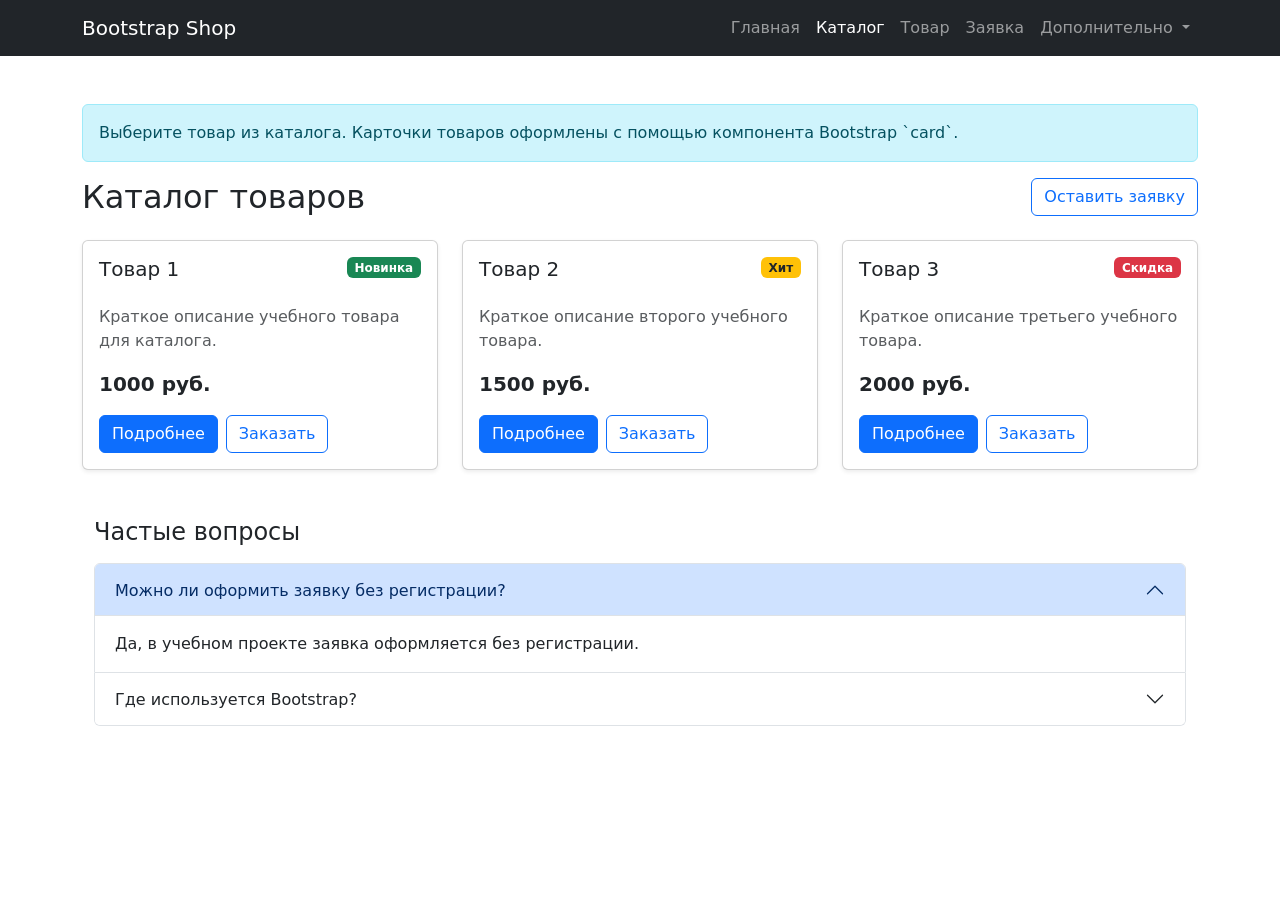
==== catalog.html @ 310976c8 "feat: add Bootstrap components pages" ====
<!DOCTYPE html>
<html lang="ru">

<head>
    <meta charset="UTF-8">
    <meta name="viewport" content="width=device-width, initial-scale=1.0">
    <title>Каталог — Bootstrap Shop</title>

    <link href="https://cdn.jsdelivr.net/npm/bootstrap@5.3.8/dist/css/bootstrap.min.css" rel="stylesheet">
    <link rel="stylesheet" href="css/custom.css">

</head>

<body>
    <nav class="navbar navbar-expand-lg navbar-dark bg-dark">
        <div class="container">
            <a class="navbar-brand" href="index.html">Bootstrap Shop</a>

            <button class="navbar-toggler" type="button" data-bs-toggle="collapse" data-bs-target="#mainNavbar"
                aria-controls="mainNavbar" aria-expanded="false" aria-label="Переключить навигацию">
                <span class="navbar-toggler-icon"></span>
            </button>

            <div class="collapse navbar-collapse" id="mainNavbar">
                <ul class="navbar-nav ms-auto">
                    <li class="nav-item">
                        <a class="nav-link" href="index.html">Главная</a>
                    </li>

                    <li class="nav-item">
                        <a class="nav-link active" aria-current="page" href="catalog.html">Каталог</a>
                    </li>

                    <li class="nav-item">
                        <a class="nav-link" href="product.html">Товар</a>
                    </li>

                    <li class="nav-item">
                        <a class="nav-link" href="order.html">Заявка</a>
                    </li>

                    <li class="nav-item dropdown">
                        <a class="nav-link dropdown-toggle" href="#" role="button" data-bs-toggle="dropdown"
                            aria-expanded="false">
                            Дополнительно
                        </a>
                        <ul class="dropdown-menu">
                            <li><a class="dropdown-item" href="catalog.html">Все товары</a></li>
                            <li><a class="dropdown-item" href="order.html">Оформить заявку</a></li>
                            <li><a class="dropdown-item" href="index.html#popular">Популярное</a></li>
                        </ul>
                    </li>
                </ul>
            </div>
        </div>
    </nav>
    <main class="container my-5">
        <div class="alert alert-info" role="alert">
            Выберите товар из каталога. Карточки товаров оформлены с помощью компонента Bootstrap `card`.
        </div>

        <div class="d-flex justify-content-between align-items-center mb-4">
            <h1 class="h2 mb-0">Каталог товаров</h1>
            <a class="btn btn-outline-primary" href="order.html">
                Оставить заявку
            </a>
        </div>

        <div class="row g-4">
            <div class="col-12 col-md-6 col-lg-4">
                <div class="card h-100 shadow-sm">
                    <div class="card-body d-flex flex-column">
                        <div class="d-flex justify-content-between align-items-start mb-3">
                            <h2 class="card-title h5">Товар 1</h2>
                            <span class="badge bg-success">Новинка</span>
                        </div>

                        <p class="card-text text-muted">
                            Краткое описание учебного товара для каталога.
                        </p>

                        <p class="fw-bold fs-5 mt-auto">1000 руб.</p>

                        <div class="d-flex gap-2">
                            <a class="btn btn-primary" href="product.html">Подробнее</a>
                            <button class="btn btn-outline-primary" type="button" data-bs-toggle="modal"
                                data-bs-target="#orderModal">
                                Заказать
                            </button>
                        </div>
                    </div>
                </div>
            </div>

            <div class="col-12 col-md-6 col-lg-4">
                <div class="card h-100 shadow-sm">
                    <div class="card-body d-flex flex-column">
                        <div class="d-flex justify-content-between align-items-start mb-3">
                            <h2 class="card-title h5">Товар 2</h2>
                            <span class="badge bg-warning text-dark">Хит</span>
                        </div>

                        <p class="card-text text-muted">
                            Краткое описание второго учебного товара.
                        </p>

                        <p class="fw-bold fs-5 mt-auto">1500 руб.</p>

                        <div class="d-flex gap-2">
                            <a class="btn btn-primary" href="product.html">Подробнее</a>
                            <button class="btn btn-outline-primary" type="button" data-bs-toggle="modal"
                                data-bs-target="#orderModal">
                                Заказать
                            </button>
                        </div>
                    </div>
                </div>
            </div>

            <div class="col-12 col-md-6 col-lg-4">
                <div class="card h-100 shadow-sm">
                    <div class="card-body d-flex flex-column">
                        <div class="d-flex justify-content-between align-items-start mb-3">
                            <h2 class="card-title h5">Товар 3</h2>
                            <span class="badge bg-danger">Скидка</span>
                        </div>

                        <p class="card-text text-muted">
                            Краткое описание третьего учебного товара.
                        </p>

                        <p class="fw-bold fs-5 mt-auto">2000 руб.</p>

                        <div class="d-flex gap-2">
                            <a class="btn btn-primary" href="product.html">Подробнее</a>
                            <button class="btn btn-outline-primary" type="button" data-bs-toggle="modal"
                                data-bs-target="#orderModal">
                                Заказать
                            </button>
                        </div>
                    </div>
                </div>
            </div>

        </div>
        <section class="container my-5">
            <h2 class="h4 mb-3">Частые вопросы</h2>

            <div class="accordion" id="faqAccordion">
                <div class="accordion-item">
                    <h3 class="accordion-header">
                        <button class="accordion-button" type="button" data-bs-toggle="collapse"
                            data-bs-target="#faqOne" aria-expanded="true" aria-controls="faqOne">
                            Можно ли оформить заявку без регистрации?
                        </button>
                    </h3>
                    <div id="faqOne" class="accordion-collapse collapse show" data-bs-parent="#faqAccordion">
                        <div class="accordion-body">
                            Да, в учебном проекте заявка оформляется без регистрации.
                        </div>
                    </div>
                </div>

                <div class="accordion-item">
                    <h3 class="accordion-header">
                        <button class="accordion-button collapsed" type="button" data-bs-toggle="collapse"
                            data-bs-target="#faqTwo" aria-expanded="false" aria-controls="faqTwo">
                            Где используется Bootstrap?
                        </button>
                    </h3>
                    <div id="faqTwo" class="accordion-collapse collapse" data-bs-parent="#faqAccordion">
                        <div class="accordion-body">
                            Bootstrap используется для сетки, карточек, форм, навигации, сообщений и модальных окон.
                        </div>
                    </div>
                </div>
            </div>
        </section>

    </main>

    <div class="modal fade" id="orderModal" tabindex="-1" aria-labelledby="orderModalLabel" aria-hidden="true">
        <div class="modal-dialog">
            <div class="modal-content">
                <div class="modal-header">
                    <h2 class="modal-title h5" id="orderModalLabel">
                        Быстрая заявка
                    </h2>
                    <button type="button" class="btn-close" data-bs-dismiss="modal" aria-label="Закрыть"></button>
                </div>

                <div class="modal-body">
                    <p class="text-muted">
                        Оставьте контактные данные, и менеджер свяжется с вами.
                    </p>

                    <form>
                        <div class="mb-3">
                            <label for="modal-name" class="form-label">Имя</label>
                            <input id="modal-name" type="text" class="form-control" required>
                        </div>

                        <div class="mb-3">
                            <label for="modal-phone" class="form-label">Телефон</label>
                            <input id="modal-phone" type="tel" class="form-control" required>
                        </div>

                        <div class="form-check mb-3">
                            <input id="modal-agree" class="form-check-input" type="checkbox" required>
                            <label class="form-check-label" for="modal-agree">
                                Согласен на обработку данных
                            </label>
                        </div>
                    </form>
                </div>

                <div class="modal-footer">
                    <button type="button" class="btn btn-secondary" data-bs-dismiss="modal">
                        Закрыть
                    </button>
                    <button type="button" class="btn btn-primary">
                        Отправить
                    </button>
                </div>
            </div>
        </div>
    </div>


    <script src="https://cdn.jsdelivr.net/npm/bootstrap@5.3.8/dist/js/bootstrap.bundle.min.js">
    </script>

</body>

</html>
---- css/custom.css ----
body {
  min-height: 100vh;
}

.placeholder-box {
  min-height: 240px;
}

.placeholder-image {
  min-height: 320px;
}

.card-img-top {
  height: 180px;
  object-fit: cover;
}
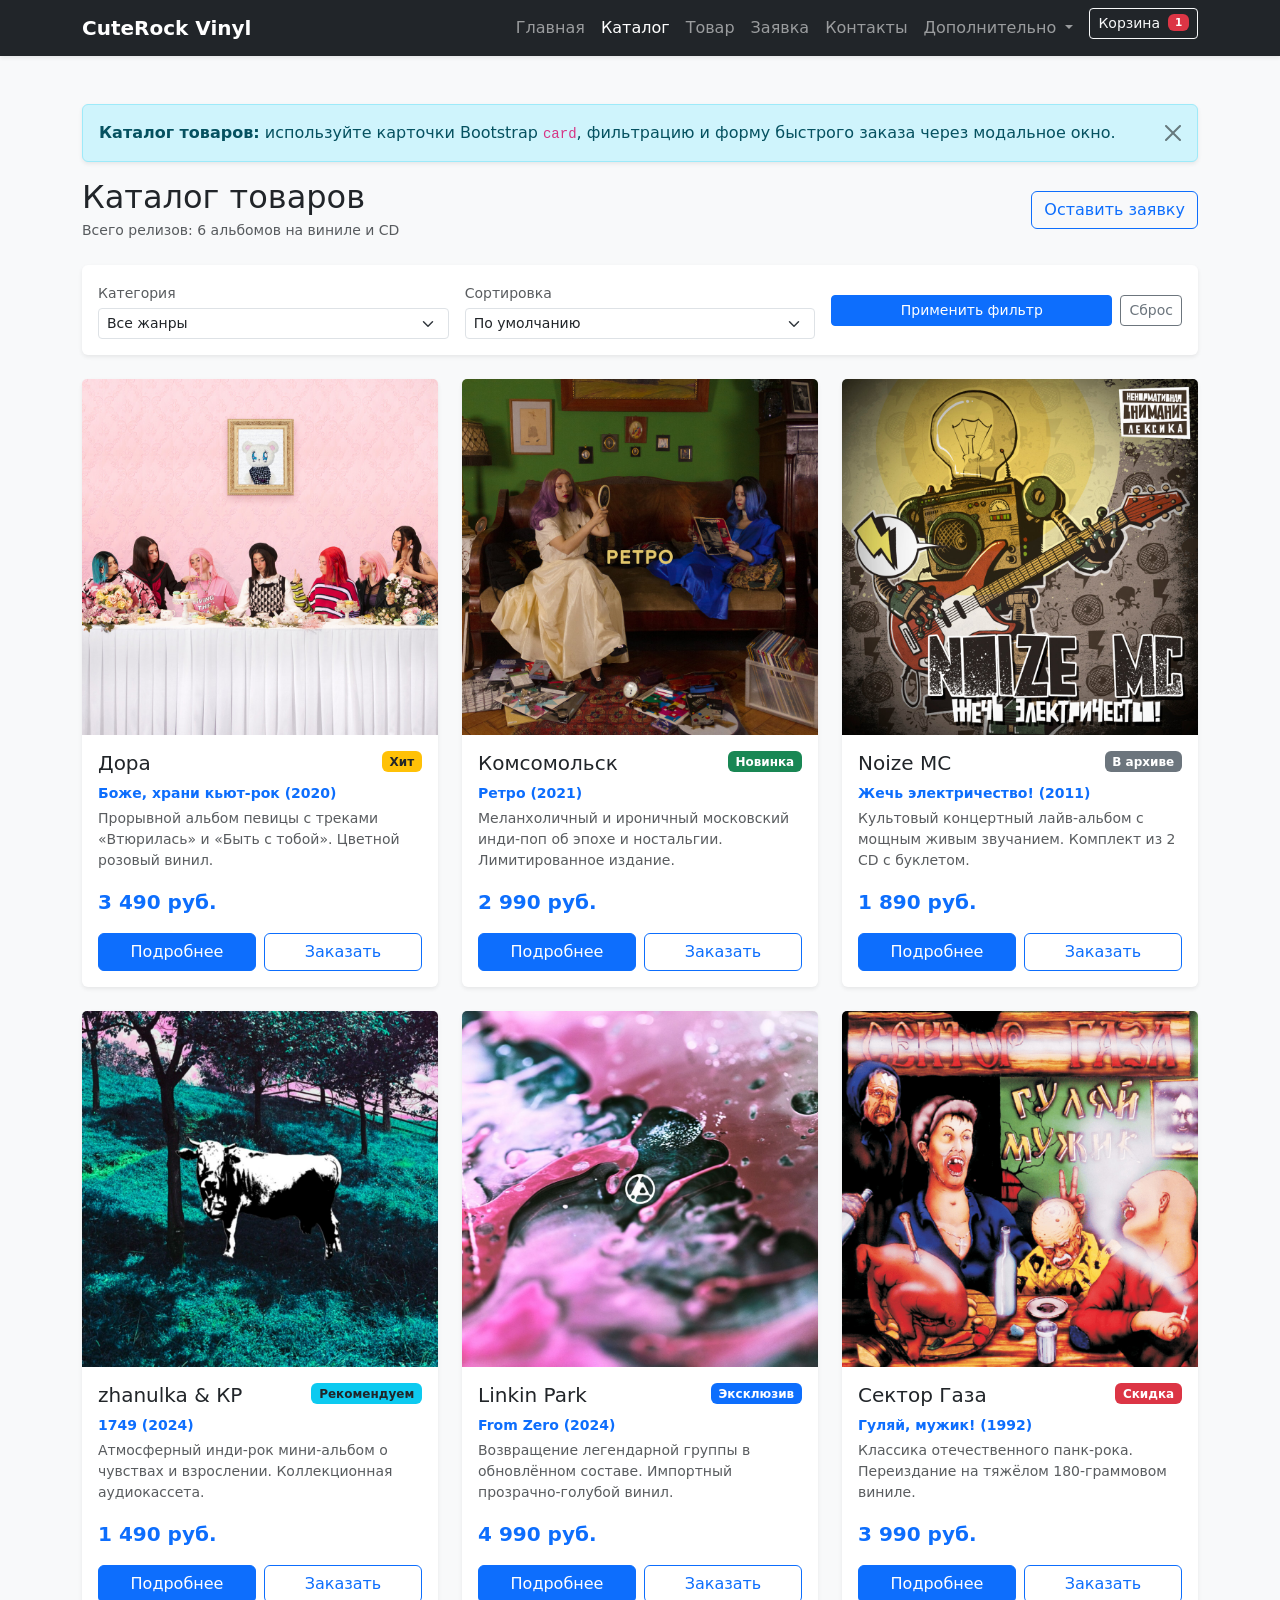
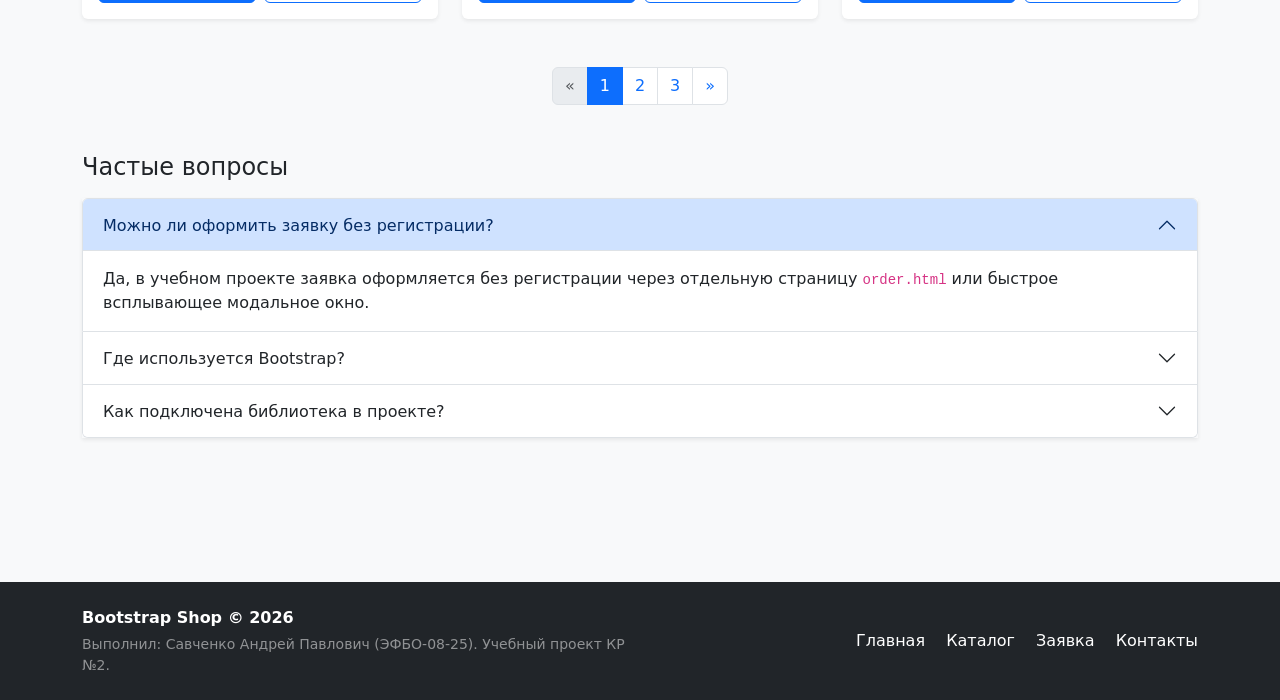
==== commit f4da2295: "feat: complete KR2 with CuteRock Vinyl theme and full bonus requirements" ====
--- a/catalog.html
+++ b/catalog.html
@@ -6,15 +6,15 @@
     <meta name="viewport" content="width=device-width, initial-scale=1.0">
     <title>Каталог — Bootstrap Shop</title>
 
-    <link href="https://cdn.jsdelivr.net/npm/bootstrap@5.3.8/dist/css/bootstrap.min.css" rel="stylesheet">
+    <link rel="stylesheet" href="vendor/bootstrap/css/bootstrap.min.css">
     <link rel="stylesheet" href="css/custom.css">
-
 </head>
 
-<body>
-    <nav class="navbar navbar-expand-lg navbar-dark bg-dark">
+<body class="bg-light">
+    <!-- Навигационная панель -->
+    <nav class="navbar navbar-expand-lg navbar-dark bg-dark sticky-top shadow-sm">
         <div class="container">
-            <a class="navbar-brand" href="index.html">Bootstrap Shop</a>
+            <a class="navbar-brand fw-bold" href="index.html">CuteRock Vinyl</a>
 
             <button class="navbar-toggler" type="button" data-bs-toggle="collapse" data-bs-target="#mainNavbar"
                 aria-controls="mainNavbar" aria-expanded="false" aria-label="Переключить навигацию">
@@ -26,127 +26,261 @@
                     <li class="nav-item">
                         <a class="nav-link" href="index.html">Главная</a>
                     </li>
-
                     <li class="nav-item">
                         <a class="nav-link active" aria-current="page" href="catalog.html">Каталог</a>
                     </li>
-
                     <li class="nav-item">
                         <a class="nav-link" href="product.html">Товар</a>
                     </li>
-
                     <li class="nav-item">
                         <a class="nav-link" href="order.html">Заявка</a>
                     </li>
-
+                    <li class="nav-item">
+                        <a class="nav-link" href="contacts.html">Контакты</a>
+                    </li>
                     <li class="nav-item dropdown">
                         <a class="nav-link dropdown-toggle" href="#" role="button" data-bs-toggle="dropdown"
                             aria-expanded="false">
                             Дополнительно
                         </a>
-                        <ul class="dropdown-menu">
+                        <ul class="dropdown-menu dropdown-menu-end">
                             <li><a class="dropdown-item" href="catalog.html">Все товары</a></li>
                             <li><a class="dropdown-item" href="order.html">Оформить заявку</a></li>
                             <li><a class="dropdown-item" href="index.html#popular">Популярное</a></li>
+                            <li>
+                                <hr class="dropdown-divider">
+                            </li>
+                            <li><a class="dropdown-item" href="contacts.html">Контакты и поддержка</a></li>
                         </ul>
                     </li>
+                    <li class="nav-item ms-lg-2 mt-2 mt-lg-0">
+                        <a class="btn btn-outline-light btn-sm d-flex align-items-center gap-2" href="order.html">
+                            <span>Корзина</span>
+                            <span class="badge bg-danger">1</span>
+                        </a>
+                    </li>
                 </ul>
             </div>
         </div>
     </nav>
+
     <main class="container my-5">
-        <div class="alert alert-info" role="alert">
-            Выберите товар из каталога. Карточки товаров оформлены с помощью компонента Bootstrap `card`.
-        </div>
-
-        <div class="d-flex justify-content-between align-items-center mb-4">
-            <h1 class="h2 mb-0">Каталог товаров</h1>
+        <!-- Информационный алерт -->
+        <div class="alert alert-info alert-dismissible fade show shadow-sm" role="alert">
+            <strong>Каталог товаров:</strong> используйте карточки Bootstrap <code>card</code>, фильтрацию и форму
+            быстрого заказа через модальное окно.
+            <button type="button" class="btn-close" data-bs-dismiss="alert" aria-label="Закрыть"></button>
+        </div>
+
+        <!-- Заголовок и кнопка заявки -->
+        <div class="d-flex justify-content-between align-items-center mb-4 flex-wrap gap-2">
+            <div>
+                <h1 class="h2 mb-1">Каталог товаров</h1>
+                <p class="text-muted small mb-0">Всего релизов: 6 альбомов на виниле и CD</p>
+            </div>
             <a class="btn btn-outline-primary" href="order.html">
                 Оставить заявку
             </a>
         </div>
 
+        <!-- Самостоятельная доработка: Панель фильтров и сортировки -->
+        <div class="card shadow-sm border-0 mb-4">
+            <div class="card-body">
+                <form class="row g-3 align-items-center">
+                    <div class="col-12 col-md-4">
+                        <label class="form-label small text-muted mb-1" for="filter-category">Категория</label>
+                        <select class="form-select form-select-sm" id="filter-category">
+                            <option selected>Все жанры</option>
+                            <option value="1">Рок и метал</option>
+                            <option value="2">Инди и поп</option>
+                            <option value="3">Панк и альтернатива</option>
+                        </select>
+                    </div>
+                    <div class="col-12 col-md-4">
+                        <label class="form-label small text-muted mb-1" for="sort-price">Сортировка</label>
+                        <select class="form-select form-select-sm" id="sort-price">
+                            <option selected>По умолчанию</option>
+                            <option value="asc">Сначала недорогие</option>
+                            <option value="desc">Сначала премиум</option>
+                        </select>
+                    </div>
+                    <div class="col-12 col-md-4 d-flex align-items-end gap-2 pt-2 pt-md-0">
+                        <button type="button" class="btn btn-sm btn-primary flex-grow-1">Применить фильтр</button>
+                        <button type="reset" class="btn btn-sm btn-outline-secondary">Сброс</button>
+                    </div>
+                </form>
+            </div>
+        </div>
+
+        <!-- Сетка товаров (6 альбомов) -->
         <div class="row g-4">
-            <div class="col-12 col-md-6 col-lg-4">
-                <div class="card h-100 shadow-sm">
-                    <div class="card-body d-flex flex-column">
-                        <div class="d-flex justify-content-between align-items-start mb-3">
-                            <h2 class="card-title h5">Товар 1</h2>
+            <!-- Альбом 1 -->
+            <div class="col-12 col-md-6 col-lg-4">
+                <div class="card h-100 shadow-sm border-0">
+                    <img src="images/album-1.jpg" class="card-img-top" alt="Дора — Боже, храни кьют-рок">
+                    <div class="card-body d-flex flex-column">
+                        <div class="d-flex justify-content-between align-items-start mb-2">
+                            <h2 class="card-title h5 mb-0">Дора</h2>
+                            <span class="badge bg-warning text-dark">Хит</span>
+                        </div>
+                        <p class="text-primary fw-semibold small mb-1">Боже, храни кьют-рок (2020)</p>
+                        <p class="card-text text-muted small">
+                            Прорывной альбом певицы с треками «Втюрилась» и «Быть с тобой». Цветной розовый винил.
+                        </p>
+                        <p class="fw-bold fs-5 mt-auto text-primary">3 490 руб.</p>
+                        <div class="d-flex gap-2">
+                            <a class="btn btn-primary w-50" href="product.html">Подробнее</a>
+                            <button class="btn btn-outline-primary w-50" type="button" data-bs-toggle="modal" data-bs-target="#orderModal">
+                                Заказать
+                            </button>
+                        </div>
+                    </div>
+                </div>
+            </div>
+
+            <!-- Альбом 2 -->
+            <div class="col-12 col-md-6 col-lg-4">
+                <div class="card h-100 shadow-sm border-0">
+                    <img src="images/album-2.jpg" class="card-img-top" alt="Комсомольск — Ретро">
+                    <div class="card-body d-flex flex-column">
+                        <div class="d-flex justify-content-between align-items-start mb-2">
+                            <h2 class="card-title h5 mb-0">Комсомольск</h2>
                             <span class="badge bg-success">Новинка</span>
                         </div>
-
-                        <p class="card-text text-muted">
-                            Краткое описание учебного товара для каталога.
-                        </p>
-
-                        <p class="fw-bold fs-5 mt-auto">1000 руб.</p>
-
-                        <div class="d-flex gap-2">
-                            <a class="btn btn-primary" href="product.html">Подробнее</a>
-                            <button class="btn btn-outline-primary" type="button" data-bs-toggle="modal"
-                                data-bs-target="#orderModal">
-                                Заказать
-                            </button>
-                        </div>
-                    </div>
-                </div>
-            </div>
-
-            <div class="col-12 col-md-6 col-lg-4">
-                <div class="card h-100 shadow-sm">
-                    <div class="card-body d-flex flex-column">
-                        <div class="d-flex justify-content-between align-items-start mb-3">
-                            <h2 class="card-title h5">Товар 2</h2>
-                            <span class="badge bg-warning text-dark">Хит</span>
-                        </div>
-
-                        <p class="card-text text-muted">
-                            Краткое описание второго учебного товара.
-                        </p>
-
-                        <p class="fw-bold fs-5 mt-auto">1500 руб.</p>
-
-                        <div class="d-flex gap-2">
-                            <a class="btn btn-primary" href="product.html">Подробнее</a>
-                            <button class="btn btn-outline-primary" type="button" data-bs-toggle="modal"
-                                data-bs-target="#orderModal">
-                                Заказать
-                            </button>
-                        </div>
-                    </div>
-                </div>
-            </div>
-
-            <div class="col-12 col-md-6 col-lg-4">
-                <div class="card h-100 shadow-sm">
-                    <div class="card-body d-flex flex-column">
-                        <div class="d-flex justify-content-between align-items-start mb-3">
-                            <h2 class="card-title h5">Товар 3</h2>
+                        <p class="text-primary fw-semibold small mb-1">Ретро (2021)</p>
+                        <p class="card-text text-muted small">
+                            Меланхоличный и ироничный московский инди-поп об эпохе и ностальгии. Лимитированное издание.
+                        </p>
+                        <p class="fw-bold fs-5 mt-auto text-primary">2 990 руб.</p>
+                        <div class="d-flex gap-2">
+                            <a class="btn btn-primary w-50" href="product.html">Подробнее</a>
+                            <button class="btn btn-outline-primary w-50" type="button" data-bs-toggle="modal" data-bs-target="#orderModal">
+                                Заказать
+                            </button>
+                        </div>
+                    </div>
+                </div>
+            </div>
+
+            <!-- Альбом 3 -->
+            <div class="col-12 col-md-6 col-lg-4">
+                <div class="card h-100 shadow-sm border-0">
+                    <img src="images/album-3.jpg" class="card-img-top" alt="Noize MC — Жечь электричество!">
+                    <div class="card-body d-flex flex-column">
+                        <div class="d-flex justify-content-between align-items-start mb-2">
+                            <h2 class="card-title h5 mb-0">Noize MC</h2>
+                            <span class="badge bg-secondary">В архиве</span>
+                        </div>
+                        <p class="text-primary fw-semibold small mb-1">Жечь электричество! (2011)</p>
+                        <p class="card-text text-muted small">
+                            Культовый концертный лайв-альбом с мощным живым звучанием. Комплект из 2 CD с буклетом.
+                        </p>
+                        <p class="fw-bold fs-5 mt-auto text-primary">1 890 руб.</p>
+                        <div class="d-flex gap-2">
+                            <a class="btn btn-primary w-50" href="product.html">Подробнее</a>
+                            <button class="btn btn-outline-primary w-50" type="button" data-bs-toggle="modal" data-bs-target="#orderModal">
+                                Заказать
+                            </button>
+                        </div>
+                    </div>
+                </div>
+            </div>
+
+            <!-- Альбом 4 -->
+            <div class="col-12 col-md-6 col-lg-4">
+                <div class="card h-100 shadow-sm border-0">
+                    <img src="images/album-4.jpg" class="card-img-top" alt="zhanulka & КАКАЯ РАЗНИЦА — 1749">
+                    <div class="card-body d-flex flex-column">
+                        <div class="d-flex justify-content-between align-items-start mb-2">
+                            <h2 class="card-title h5 mb-0">zhanulka &amp; КР</h2>
+                            <span class="badge bg-info text-dark">Рекомендуем</span>
+                        </div>
+                        <p class="text-primary fw-semibold small mb-1">1749 (2024)</p>
+                        <p class="card-text text-muted small">
+                            Атмосферный инди-рок мини-альбом о чувствах и взрослении. Коллекционная аудиокассета.
+                        </p>
+                        <p class="fw-bold fs-5 mt-auto text-primary">1 490 руб.</p>
+                        <div class="d-flex gap-2">
+                            <a class="btn btn-primary w-50" href="product.html">Подробнее</a>
+                            <button class="btn btn-outline-primary w-50" type="button" data-bs-toggle="modal" data-bs-target="#orderModal">
+                                Заказать
+                            </button>
+                        </div>
+                    </div>
+                </div>
+            </div>
+
+            <!-- Альбом 5 -->
+            <div class="col-12 col-md-6 col-lg-4">
+                <div class="card h-100 shadow-sm border-0">
+                    <img src="images/album-5.jpg" class="card-img-top" alt="Linkin Park — From Zero">
+                    <div class="card-body d-flex flex-column">
+                        <div class="d-flex justify-content-between align-items-start mb-2">
+                            <h2 class="card-title h5 mb-0">Linkin Park</h2>
+                            <span class="badge bg-primary">Эксклюзив</span>
+                        </div>
+                        <p class="text-primary fw-semibold small mb-1">From Zero (2024)</p>
+                        <p class="card-text text-muted small">
+                            Возвращение легендарной группы в обновлённом составе. Импортный прозрачно-голубой винил.
+                        </p>
+                        <p class="fw-bold fs-5 mt-auto text-primary">4 990 руб.</p>
+                        <div class="d-flex gap-2">
+                            <a class="btn btn-primary w-50" href="product.html">Подробнее</a>
+                            <button class="btn btn-outline-primary w-50" type="button" data-bs-toggle="modal" data-bs-target="#orderModal">
+                                Заказать
+                            </button>
+                        </div>
+                    </div>
+                </div>
+            </div>
+
+            <!-- Альбом 6 -->
+            <div class="col-12 col-md-6 col-lg-4">
+                <div class="card h-100 shadow-sm border-0">
+                    <img src="images/album-6.jpg" class="card-img-top" alt="Сектор Газа — Гуляй, мужик!">
+                    <div class="card-body d-flex flex-column">
+                        <div class="d-flex justify-content-between align-items-start mb-2">
+                            <h2 class="card-title h5 mb-0">Сектор Газа</h2>
                             <span class="badge bg-danger">Скидка</span>
                         </div>
-
-                        <p class="card-text text-muted">
-                            Краткое описание третьего учебного товара.
-                        </p>
-
-                        <p class="fw-bold fs-5 mt-auto">2000 руб.</p>
-
-                        <div class="d-flex gap-2">
-                            <a class="btn btn-primary" href="product.html">Подробнее</a>
-                            <button class="btn btn-outline-primary" type="button" data-bs-toggle="modal"
-                                data-bs-target="#orderModal">
-                                Заказать
-                            </button>
-                        </div>
-                    </div>
-                </div>
-            </div>
-
-        </div>
-        <section class="container my-5">
+                        <p class="text-primary fw-semibold small mb-1">Гуляй, мужик! (1992)</p>
+                        <p class="card-text text-muted small">
+                            Классика отечественного панк-рока. Переиздание на тяжёлом 180-граммовом виниле.
+                        </p>
+                        <p class="fw-bold fs-5 mt-auto text-primary">3 990 руб.</p>
+                        <div class="d-flex gap-2">
+                            <a class="btn btn-primary w-50" href="product.html">Подробнее</a>
+                            <button class="btn btn-outline-primary w-50" type="button" data-bs-toggle="modal" data-bs-target="#orderModal">
+                                Заказать
+                            </button>
+                        </div>
+                    </div>
+                </div>
+            </div>
+        </div>
+
+        <!-- Самостоятельная доработка: Пагинация Bootstrap -->
+        <nav aria-label="Навигация по каталогу" class="mt-5">
+            <ul class="pagination justify-content-center">
+                <li class="page-item disabled">
+                    <a class="page-link" href="#" tabindex="-1" aria-disabled="true">&laquo;</a>
+                </li>
+                <li class="page-item active" aria-current="page">
+                    <a class="page-link" href="#">1</a>
+                </li>
+                <li class="page-item"><a class="page-link" href="#">2</a></li>
+                <li class="page-item"><a class="page-link" href="#">3</a></li>
+                <li class="page-item">
+                    <a class="page-link" href="#">&raquo;</a>
+                </li>
+            </ul>
+        </nav>
+
+        <!-- Блок FAQ (Accordion) -->
+        <section class="my-5">
             <h2 class="h4 mb-3">Частые вопросы</h2>
 
-            <div class="accordion" id="faqAccordion">
+            <div class="accordion shadow-sm" id="faqAccordion">
                 <div class="accordion-item">
                     <h3 class="accordion-header">
                         <button class="accordion-button" type="button" data-bs-toggle="collapse"
@@ -156,7 +290,8 @@
                     </h3>
                     <div id="faqOne" class="accordion-collapse collapse show" data-bs-parent="#faqAccordion">
                         <div class="accordion-body">
-                            Да, в учебном проекте заявка оформляется без регистрации.
+                            Да, в учебном проекте заявка оформляется без регистрации через отдельную страницу
+                            <code>order.html</code> или быстрое всплывающее модальное окно.
                         </div>
                     </div>
                 </div>
@@ -170,17 +305,33 @@
                     </h3>
                     <div id="faqTwo" class="accordion-collapse collapse" data-bs-parent="#faqAccordion">
                         <div class="accordion-body">
-                            Bootstrap используется для сетки, карточек, форм, навигации, сообщений и модальных окон.
+                            Bootstrap используется во всех компонентах интерфейса: 12-колоночной сетке, карточках,
+                            формах, навигации, модальных окнах и утилитарных классах.
+                        </div>
+                    </div>
+                </div>
+
+                <div class="accordion-item">
+                    <h3 class="accordion-header">
+                        <button class="accordion-button collapsed" type="button" data-bs-toggle="collapse"
+                            data-bs-target="#faqThree" aria-expanded="false" aria-controls="faqThree">
+                            Как подключена библиотека в проекте?
+                        </button>
+                    </h3>
+                    <div id="faqThree" class="accordion-collapse collapse" data-bs-parent="#faqAccordion">
+                        <div class="accordion-body">
+                            Библиотека подключена локально из папки <code>vendor/bootstrap/</code>, что гарантирует
+                            автономность и отказоустойчивость работы сайта без сторонних CDN.
                         </div>
                     </div>
                 </div>
             </div>
         </section>
-
     </main>
 
+    <!-- Модальное окно -->
     <div class="modal fade" id="orderModal" tabindex="-1" aria-labelledby="orderModalLabel" aria-hidden="true">
-        <div class="modal-dialog">
+        <div class="modal-dialog modal-dialog-centered">
             <div class="modal-content">
                 <div class="modal-header">
                     <h2 class="modal-title h5" id="orderModalLabel">
@@ -190,46 +341,65 @@
                 </div>
 
                 <div class="modal-body">
-                    <p class="text-muted">
+                    <p class="text-muted small">
                         Оставьте контактные данные, и менеджер свяжется с вами.
                     </p>
 
                     <form>
                         <div class="mb-3">
                             <label for="modal-name" class="form-label">Имя</label>
-                            <input id="modal-name" type="text" class="form-control" required>
+                            <input id="modal-name" type="text" class="form-control" placeholder="Андрей" required>
                         </div>
 
                         <div class="mb-3">
                             <label for="modal-phone" class="form-label">Телефон</label>
-                            <input id="modal-phone" type="tel" class="form-control" required>
+                            <input id="modal-phone" type="tel" class="form-control" placeholder="+7 (900) 000-00-00"
+                                required>
                         </div>
 
                         <div class="form-check mb-3">
                             <input id="modal-agree" class="form-check-input" type="checkbox" required>
                             <label class="form-check-label" for="modal-agree">
-                                Согласен на обработку данных
+                                Согласен на обработку персональных данных
                             </label>
                         </div>
+                        <div class="modal-footer px-0 pb-0">
+                            <button type="button" class="btn btn-secondary" data-bs-dismiss="modal">
+                                Закрыть
+                            </button>
+                            <button type="submit" class="btn btn-primary">
+                                Отправить
+                            </button>
+                        </div>
                     </form>
                 </div>
-
-                <div class="modal-footer">
-                    <button type="button" class="btn btn-secondary" data-bs-dismiss="modal">
-                        Закрыть
-                    </button>
-                    <button type="button" class="btn btn-primary">
-                        Отправить
-                    </button>
-                </div>
             </div>
         </div>
     </div>
 
-
-    <script src="https://cdn.jsdelivr.net/npm/bootstrap@5.3.8/dist/js/bootstrap.bundle.min.js">
-    </script>
-
+    <!-- Единый подвал -->
+    <footer class="bg-dark text-white py-4 mt-5">
+        <div class="container">
+            <div class="row align-items-center g-3">
+                <div class="col-12 col-md-6">
+                    <p class="mb-1 fw-bold">Bootstrap Shop &copy; 2026</p>
+                    <p class="mb-0 text-white-50 small">
+                        Выполнил: Савченко Андрей Павлович (ЭФБО-08-25). Учебный проект КР №2.
+                    </p>
+                </div>
+
+                <div class="col-12 col-md-6 text-md-end">
+                    <a class="text-white text-decoration-none me-3" href="index.html">Главная</a>
+                    <a class="text-white text-decoration-none me-3" href="catalog.html">Каталог</a>
+                    <a class="text-white text-decoration-none me-3" href="order.html">Заявка</a>
+                    <a class="text-white text-decoration-none" href="contacts.html">Контакты</a>
+                </div>
+            </div>
+        </div>
+    </footer>
+
+    <!-- Bootstrap JS Bundle -->
+    <script src="vendor/bootstrap/js/bootstrap.bundle.min.js"></script>
 </body>
 
 </html>
--- a/css/custom.css
+++ b/css/custom.css
@@ -1,5 +1,15 @@
 body {
   min-height: 100vh;
+  display: flex;
+  flex-direction: column;
+}
+
+main {
+  flex: 1 0 auto;
+}
+
+footer {
+  flex-shrink: 0;
 }
 
 .placeholder-box {
@@ -7,10 +17,23 @@
 }
 
 .placeholder-image {
-  min-height: 320px;
+  min-height: 220px;
 }
 
 .card-img-top {
-  height: 180px;
+  aspect-ratio: 1 / 1;
+  width: 100%;
   object-fit: cover;
 }
+
+#heroCarousel .carousel-item {
+  min-height: 280px;
+}
+
+.card {
+  transition: transform 0.2s ease, box-shadow 0.2s ease;
+}
+
+.card:hover {
+  transform: translateY(-2px);
+}
